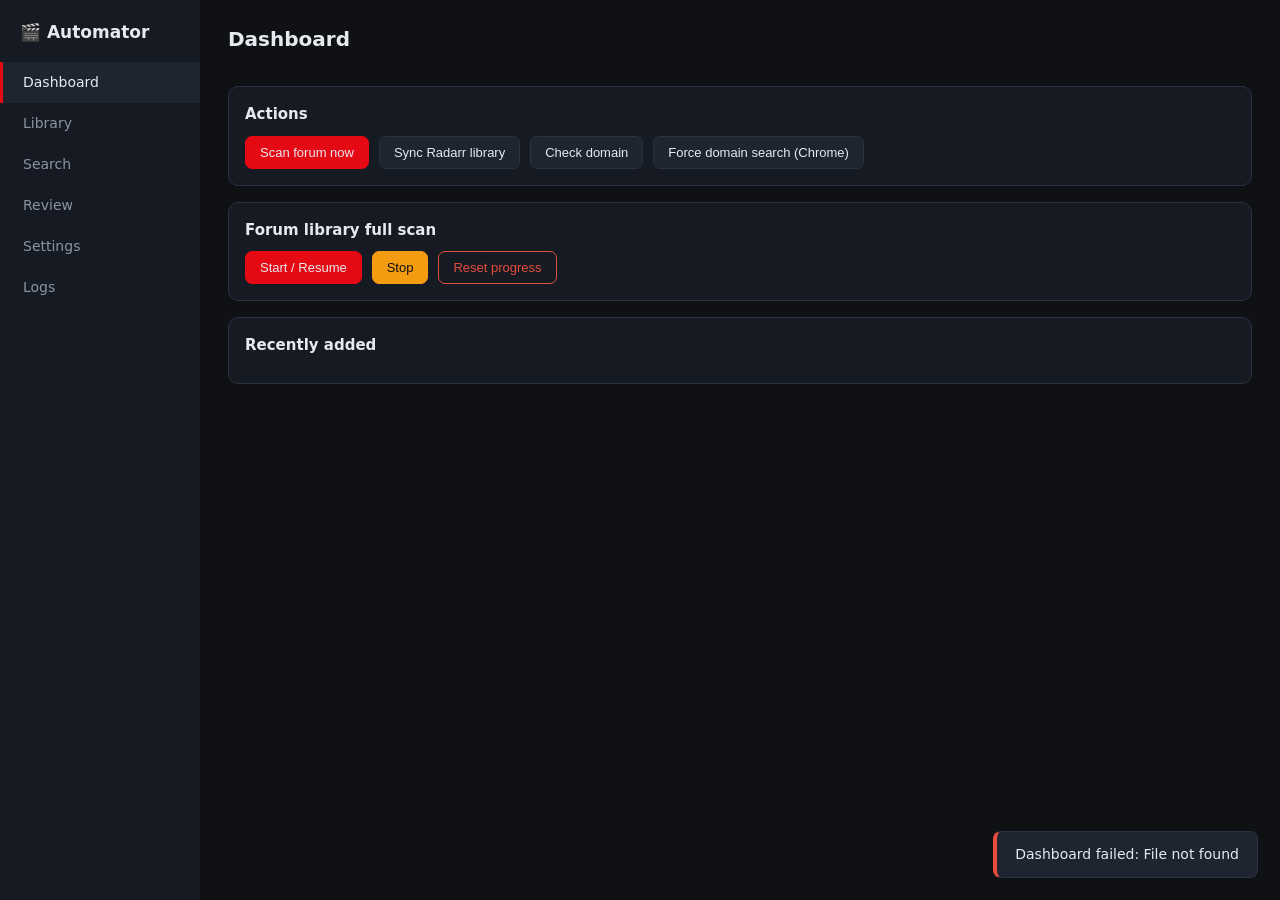
==== frontend/index.html @ 136330ba "Tamil movie scrapper 2" ====
<!DOCTYPE html>
<html lang="en">
<head>
<meta charset="UTF-8">
<meta name="viewport" content="width=device-width, initial-scale=1.0">
<title>Tamil Movie Automator</title>
<link rel="stylesheet" href="style.css">
</head>
<body>
<div class="layout">
  <nav class="sidebar">
    <h1>🎬 Automator</h1>
    <a href="#dashboard" class="nav-link" data-page="dashboard">Dashboard</a>
    <a href="#library" class="nav-link" data-page="library">Library</a>
    <a href="#search" class="nav-link" data-page="search">Search</a>
    <a href="#review" class="nav-link" data-page="review">Review <span id="review-badge" class="badge hidden"></span></a>
    <a href="#settings" class="nav-link" data-page="settings">Settings</a>
    <a href="#logs" class="nav-link" data-page="logs">Logs</a>
    <div class="sidebar-footer">
      <div id="domain-indicator" class="muted small"></div>
    </div>
  </nav>

  <main class="content">
    <!-- Dashboard -->
    <section id="page-dashboard" class="page">
      <h2>Dashboard</h2>
      <div id="stats-cards" class="cards"></div>
      <div class="panel">
        <h3>Actions</h3>
        <div class="row gap">
          <button id="btn-scan" class="btn primary">Scan forum now</button>
          <button id="btn-radarr-sync" class="btn">Sync Radarr library</button>
          <button id="btn-domain" class="btn">Check domain</button>
          <button id="btn-domain-force" class="btn">Force domain search (Chrome)</button>
        </div>
      </div>
      <div class="panel">
        <h3>Forum library full scan</h3>
        <div id="fullscan-status" class="muted"></div>
        <div class="row gap" style="margin-top:10px">
          <button id="btn-fullscan-start" class="btn primary">Start / Resume</button>
          <button id="btn-fullscan-stop" class="btn warn">Stop</button>
          <button id="btn-fullscan-reset" class="btn danger">Reset progress</button>
        </div>
      </div>
      <div class="panel">
        <h3>Recently added</h3>
        <div id="recent-movies" class="movie-grid small-grid"></div>
      </div>
    </section>

    <!-- Library -->
    <section id="page-library" class="page hidden">
      <h2>Library</h2>
      <div class="row gap wrap filters">
        <input id="lib-search" class="input" placeholder="Filter by title…">
        <select id="lib-status" class="input">
          <option value="">All statuses</option>
          <option value="sent">Downloaded</option>
          <option value="qualified">Qualified</option>
          <option value="rejected">Rejected</option>
          <option value="needs_review">Needs review</option>
          <option value="unmatched">Unmatched</option>
          <option value="library">Library (catalog)</option>
          <option value="in_radarr">In Radarr</option>
          <option value="failed">Failed</option>
        </select>
        <select id="lib-tamil" class="input">
          <option value="">All languages</option>
          <option value="true">Tamil originals only</option>
          <option value="false">Dubs / others</option>
        </select>
        <select id="lib-sort" class="input">
          <option value="created_desc">Newest first</option>
          <option value="rating_desc">Rating</option>
          <option value="year_desc">Year</option>
          <option value="title_asc">Title A-Z</option>
        </select>
      </div>
      <div id="lib-grid" class="movie-grid"></div>
      <div class="row center"><button id="lib-more" class="btn hidden">Load more</button></div>
    </section>

    <!-- Search -->
    <section id="page-search" class="page hidden">
      <h2>Forum search</h2>
      <div class="row gap">
        <input id="search-input" class="input grow" placeholder="Movie name…">
        <button id="search-btn" class="btn primary">Search</button>
      </div>
      <p class="muted small">Only results that actually contain torrents are shown.</p>
      <div id="search-results"></div>
    </section>

    <!-- Review -->
    <section id="page-review" class="page hidden">
      <h2>Review queue</h2>
      <p class="muted">Movies with ambiguous metadata matches. Pick the correct film, then download if wanted.</p>
      <div id="review-list"></div>
    </section>

    <!-- Settings -->
    <section id="page-settings" class="page hidden">
      <h2>Settings</h2>
      <div id="settings-form"></div>
      <div class="row gap" style="margin-top:16px">
        <button id="settings-save" class="btn primary">Save</button>
        <button id="test-radarr" class="btn">Test Radarr</button>
        <button id="test-qbit" class="btn">Test qBittorrent</button>
      </div>
      <div id="settings-msg" class="muted" style="margin-top:8px"></div>
    </section>

    <!-- Logs -->
    <section id="page-logs" class="page hidden">
      <h2>Logs</h2>
      <div class="row gap">
        <select id="log-level" class="input">
          <option value="">All levels</option>
          <option>INFO</option><option>WARNING</option><option>ERROR</option><option>DEBUG</option>
        </select>
        <button id="log-refresh" class="btn">Refresh</button>
      </div>
      <div id="log-list" class="log-list"></div>
    </section>
  </main>
</div>

<!-- Movie detail modal -->
<div id="modal" class="modal hidden">
  <div class="modal-box">
    <button class="modal-close" onclick="closeModal()">×</button>
    <div id="modal-content"></div>
  </div>
</div>

<div id="toast" class="toast hidden"></div>
<script src="app.js"></script>
</body>
</html>
---- frontend/style.css ----
:root {
  --bg: #0f1115; --bg2: #161a22; --bg3: #1e2430;
  --text: #e6e9ef; --muted: #8b93a5; --border: #2a3140;
  --accent: #e50914; --accent2: #f6b93b;
  --ok: #2ecc71; --warn: #f39c12; --err: #e74c3c; --info: #3498db;
}
* { box-sizing: border-box; margin: 0; padding: 0; }
body { background: var(--bg); color: var(--text); font: 14px/1.5 system-ui, sans-serif; }
.hidden { display: none !important; }
.muted { color: var(--muted); } .small { font-size: 12px; }
.row { display: flex; align-items: center; } .gap { gap: 10px; }
.wrap { flex-wrap: wrap; } .grow { flex: 1; } .center { justify-content: center; margin-top: 14px; }

.layout { display: flex; min-height: 100vh; }
.sidebar { width: 200px; background: var(--bg2); padding: 20px 0; position: sticky; top: 0; height: 100vh; display: flex; flex-direction: column; }
.sidebar h1 { font-size: 17px; padding: 0 20px 16px; }
.nav-link { display: block; padding: 10px 20px; color: var(--muted); text-decoration: none; border-left: 3px solid transparent; }
.nav-link:hover { color: var(--text); background: var(--bg3); }
.nav-link.active { color: var(--text); border-left-color: var(--accent); background: var(--bg3); }
.sidebar-footer { margin-top: auto; padding: 12px 20px; }
.badge { background: var(--accent); color: #fff; border-radius: 10px; padding: 1px 8px; font-size: 11px; }

.content { flex: 1; padding: 24px 28px; max-width: 1300px; }
h2 { margin-bottom: 16px; font-size: 20px; }
h3 { margin-bottom: 10px; font-size: 15px; }

.panel { background: var(--bg2); border: 1px solid var(--border); border-radius: 10px; padding: 16px; margin-bottom: 16px; }
.cards { display: grid; grid-template-columns: repeat(auto-fill, minmax(150px, 1fr)); gap: 12px; margin-bottom: 16px; }
.stat-card { background: var(--bg2); border: 1px solid var(--border); border-radius: 10px; padding: 14px; }
.stat-card .num { font-size: 26px; font-weight: 700; }
.stat-card .lbl { color: var(--muted); font-size: 12px; }

.btn { background: var(--bg3); color: var(--text); border: 1px solid var(--border); border-radius: 7px; padding: 8px 14px; cursor: pointer; font-size: 13px; }
.btn:hover { filter: brightness(1.25); }
.btn.primary { background: var(--accent); border-color: var(--accent); }
.btn.warn { background: var(--warn); border-color: var(--warn); color: #111; }
.btn.danger { background: transparent; border-color: var(--err); color: var(--err); }
.btn.sm { padding: 4px 10px; font-size: 12px; }
.btn:disabled { opacity: .5; cursor: default; }

.input { background: var(--bg3); color: var(--text); border: 1px solid var(--border); border-radius: 7px; padding: 8px 10px; font-size: 13px; }
.filters { margin-bottom: 16px; }
.filters .input { min-width: 150px; }
#lib-search { min-width: 220px; }

.movie-grid { display: grid; grid-template-columns: repeat(auto-fill, minmax(150px, 1fr)); gap: 14px; }
.small-grid { grid-template-columns: repeat(auto-fill, minmax(120px, 1fr)); }
.movie-card { background: var(--bg2); border: 1px solid var(--border); border-radius: 10px; overflow: hidden; cursor: pointer; transition: transform .1s; position: relative; }
.movie-card:hover { transform: translateY(-3px); }
.movie-card img, .poster-ph { width: 100%; aspect-ratio: 2/3; object-fit: cover; display: block; background: var(--bg3); }
.poster-ph { display: flex; align-items: center; justify-content: center; color: var(--muted); font-size: 34px; }
.movie-card .info { padding: 8px 10px; }
.movie-card .t { font-weight: 600; font-size: 13px; white-space: nowrap; overflow: hidden; text-overflow: ellipsis; }
.movie-card .meta { color: var(--muted); font-size: 11.5px; display: flex; justify-content: space-between; }
.status-pill { position: absolute; top: 8px; left: 8px; font-size: 10px; padding: 2px 8px; border-radius: 9px; font-weight: 700; text-transform: uppercase; }
.tamil-pill { position: absolute; top: 8px; right: 8px; background: var(--accent2); color: #111; font-size: 10px; padding: 2px 7px; border-radius: 9px; font-weight: 700; }
.st-sent { background: var(--ok); color: #04250f; }
.st-rejected { background: var(--err); color: #fff; }
.st-needs_review { background: var(--warn); color: #211600; }
.st-library, .st-unmatched { background: var(--bg3); color: var(--muted); border: 1px solid var(--border); }
.st-in_radarr { background: #1f6feb; color: #fff; }
.st-qualified, .st-matched, .st-discovered { background: var(--info); color: #fff; }
.st-failed { background: #6c2222; color: #fff; }
.rating { color: var(--accent2); font-weight: 700; }

.result-block { background: var(--bg2); border: 1px solid var(--border); border-radius: 10px; padding: 14px; margin: 12px 0; }
.torrent-row { display: flex; justify-content: space-between; align-items: center; gap: 10px; padding: 8px 10px; border-top: 1px solid var(--border); font-size: 13px; }
.torrent-row .name { flex: 1; color: var(--muted); word-break: break-all; }
.quality-tag { background: var(--bg3); border: 1px solid var(--border); padding: 2px 8px; border-radius: 6px; font-size: 11.5px; white-space: nowrap; }

.candidate { display: flex; gap: 10px; background: var(--bg3); border: 1px solid var(--border); border-radius: 8px; padding: 10px; margin: 8px 0; align-items: center; }
.candidate img { width: 46px; border-radius: 4px; }
.candidate .score { margin-left: auto; font-weight: 700; color: var(--accent2); white-space: nowrap; }

.modal { position: fixed; inset: 0; background: rgba(0,0,0,.65); display: flex; align-items: center; justify-content: center; z-index: 50; }
.modal-box { background: var(--bg2); border: 1px solid var(--border); border-radius: 12px; max-width: 720px; width: 92%; max-height: 88vh; overflow-y: auto; padding: 22px; position: relative; }
.modal-close { position: absolute; top: 10px; right: 14px; background: none; border: none; color: var(--muted); font-size: 26px; cursor: pointer; }
.detail-head { display: flex; gap: 16px; }
.detail-head img { width: 130px; border-radius: 8px; align-self: flex-start; }
.kv { margin: 3px 0; font-size: 13px; } .kv b { color: var(--muted); font-weight: 600; margin-right: 6px; }

.settings-group { margin-bottom: 18px; }
.settings-group h3 { border-bottom: 1px solid var(--border); padding-bottom: 6px; margin-bottom: 10px; }
.setting-row { display: flex; align-items: center; margin: 6px 0; gap: 12px; }
.setting-row label { width: 260px; color: var(--muted); font-size: 13px; }
.setting-row input, .setting-row select { flex: 1; max-width: 420px; }

.log-list { margin-top: 12px; font-family: ui-monospace, monospace; font-size: 12px; }
.log-row { padding: 6px 10px; border-bottom: 1px solid var(--border); display: flex; gap: 10px; }
.log-row .lv { width: 70px; font-weight: 700; flex-shrink: 0; }
.lv-ERROR { color: var(--err); } .lv-WARNING { color: var(--warn); }
.lv-INFO { color: var(--info); } .lv-DEBUG { color: var(--muted); }
.log-row .ts { color: var(--muted); width: 150px; flex-shrink: 0; }
.log-row .ctx { color: var(--muted); }

.toast { position: fixed; bottom: 22px; right: 22px; background: var(--bg3); border: 1px solid var(--border); border-left: 4px solid var(--ok); padding: 12px 18px; border-radius: 8px; z-index: 100; max-width: 380px; }
.toast.err { border-left-color: var(--err); }
.spinner { display: inline-block; width: 14px; height: 14px; border: 2px solid var(--muted); border-top-color: transparent; border-radius: 50%; animation: spin .8s linear infinite; vertical-align: -2px; margin-right: 6px; }
@keyframes spin { to { transform: rotate(360deg); } }

@media (max-width: 760px) {
  .layout { flex-direction: column; }
  .sidebar { width: 100%; height: auto; position: static; display: block; }
  .setting-row { flex-direction: column; align-items: flex-start; }
}
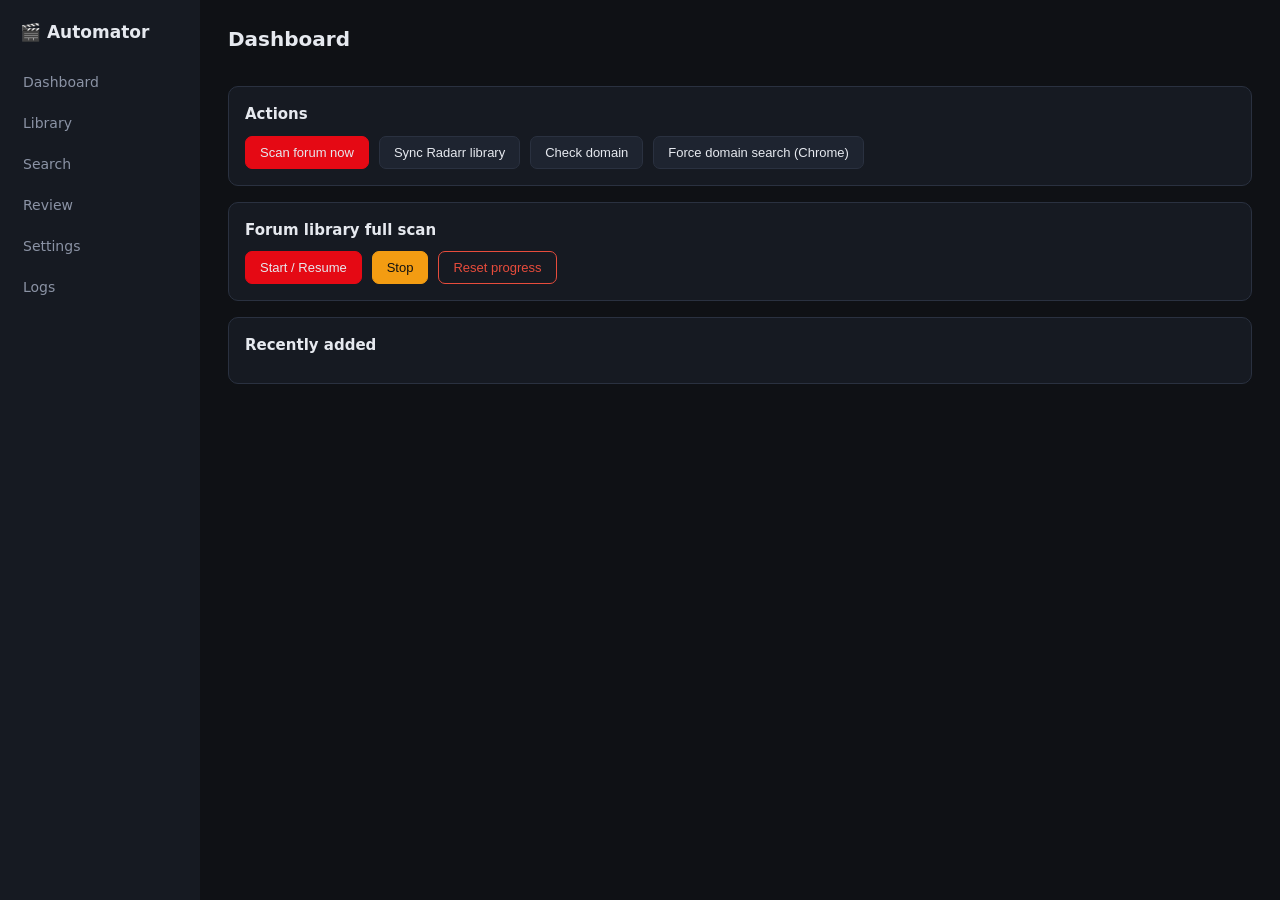
==== commit 18dd270d: "Fix qBittorrent 204 login, rename containers/port, plus pipeline updates" ====
--- a/frontend/index.html
+++ b/frontend/index.html
@@ -131,11 +131,4 @@
 <div id="modal" class="modal hidden">
   <div class="modal-box">
     <button class="modal-close" onclick="closeModal()">×</button>
-    <div id="modal-content"></div>
-  </div>
-</div>
-
-<div id="toast" class="toast hidden"></div>
-<script src="app.js"></script>
-</body>
-</html>
+    <div
--- a/frontend/style.css
+++ b/frontend/style.css
@@ -101,5 +101,4 @@
 @media (max-width: 760px) {
   .layout { flex-direction: column; }
   .sidebar { width: 100%; height: auto; position: static; display: block; }
-  .setting-row { flex-direction: column; align-items: flex-start; }
-}
+  .setting-row { f
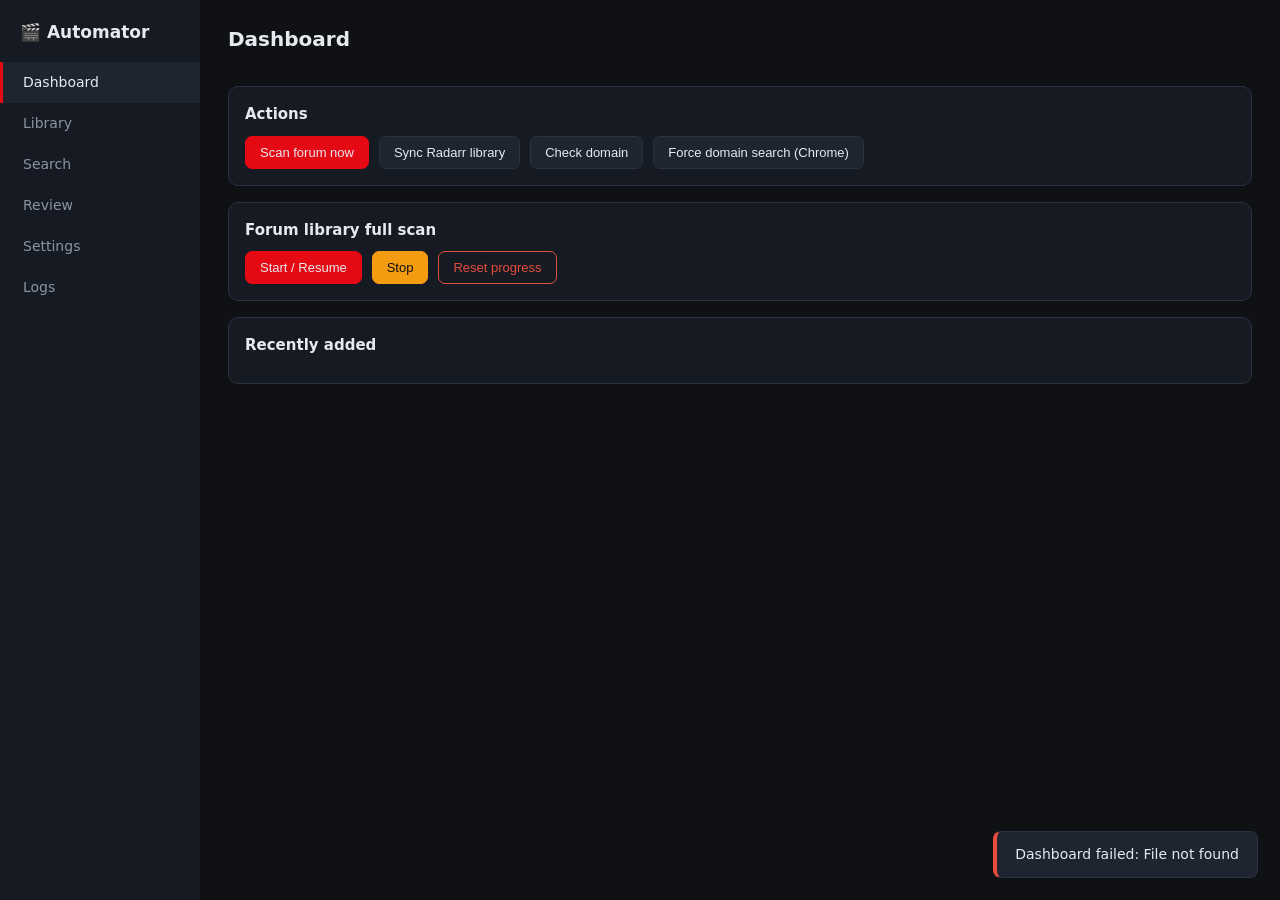
==== commit 38156db4: "fixed qbittorrent configuration" ====
--- a/frontend/index.html
+++ b/frontend/index.html
@@ -131,4 +131,11 @@
 <div id="modal" class="modal hidden">
   <div class="modal-box">
     <button class="modal-close" onclick="closeModal()">×</button>
-    <div+    <div id="modal-content"></div>
+  </div>
+</div>
+
+<div id="toast" class="toast hidden"></div>
+<script src="app.js"></script>
+</body>
+</html>
--- a/frontend/style.css
+++ b/frontend/style.css
@@ -101,4 +101,5 @@
 @media (max-width: 760px) {
   .layout { flex-direction: column; }
   .sidebar { width: 100%; height: auto; position: static; display: block; }
-  .setting-row { f+  .setting-row { flex-direction: column; align-items: flex-start; }
+}
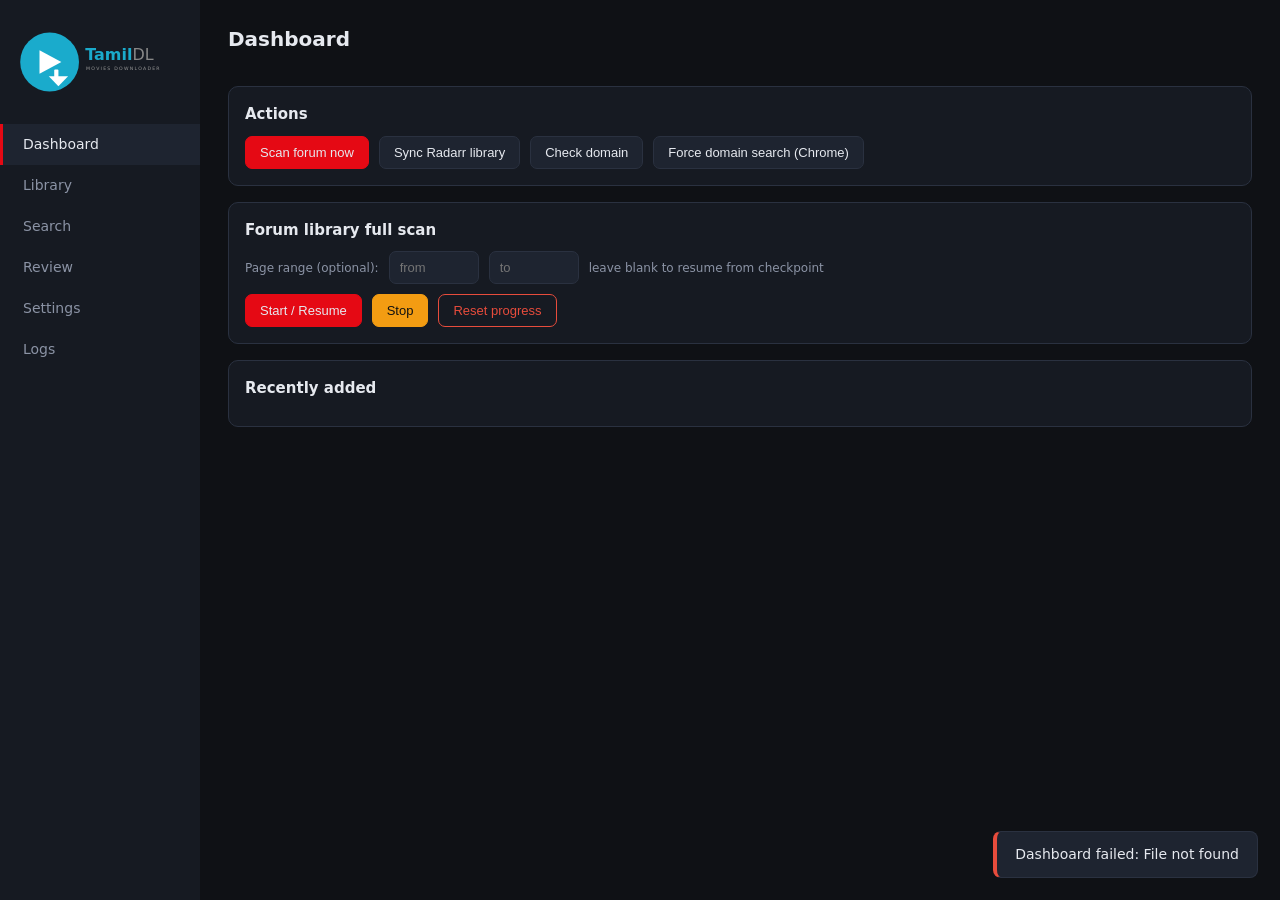
==== commit 9b6d14a5: "Fixed bugs and added logo, posters on radarr-synced movies and New search API" ====
--- a/frontend/index.html
+++ b/frontend/index.html
@@ -3,13 +3,22 @@
 <head>
 <meta charset="UTF-8">
 <meta name="viewport" content="width=device-width, initial-scale=1.0">
-<title>Tamil Movie Automator</title>
+<title>TamilDL — Movies Downloader</title>
 <link rel="stylesheet" href="style.css">
 </head>
 <body>
 <div class="layout">
   <nav class="sidebar">
-    <h1>🎬 Automator</h1>
+    <a href="#dashboard" class="logo" aria-label="TamilDL Movies Downloader">
+      <svg width="180" height="90" viewBox="0 0 400 200" xmlns="http://www.w3.org/2000/svg">
+        <circle cx="80" cy="100" r="70" fill="#1AABCC"/>
+        <polygon points="56,72 108,100 56,128" fill="white"/>
+        <rect x="91" y="118" width="10" height="22" fill="white" rx="2"/>
+        <polygon points="78,134 101,158 124,134" fill="white"/>
+        <text x="165" y="95" font-family="system-ui, sans-serif" font-size="38" font-weight="600" fill="#1AABCC">Tamil<tspan font-weight="400" fill="#888">DL</tspan></text>
+        <text x="167" y="118" font-family="system-ui, sans-serif" font-size="11" font-weight="400" fill="#999" letter-spacing="3">MOVIES DOWNLOADER</text>
+      </svg>
+    </a>
     <a href="#dashboard" class="nav-link" data-page="dashboard">Dashboard</a>
     <a href="#library" class="nav-link" data-page="library">Library</a>
     <a href="#search" class="nav-link" data-page="search">Search</a>
@@ -38,6 +47,12 @@
       <div class="panel">
         <h3>Forum library full scan</h3>
         <div id="fullscan-status" class="muted"></div>
+        <div class="row gap wrap" style="margin-top:10px">
+          <label class="muted small">Page range (optional):</label>
+          <input id="fullscan-start" class="input" type="number" min="1" placeholder="from" style="width:90px">
+          <input id="fullscan-end" class="input" type="number" min="1" placeholder="to" style="width:90px">
+          <span class="muted small">leave blank to resume from checkpoint</span>
+        </div>
         <div class="row gap" style="margin-top:10px">
           <button id="btn-fullscan-start" class="btn primary">Start / Resume</button>
           <button id="btn-fullscan-stop" class="btn warn">Stop</button>
@@ -89,14 +104,25 @@
         <input id="search-input" class="input grow" placeholder="Movie name…">
         <button id="search-btn" class="btn primary">Search</button>
       </div>
-      <p class="muted small">Only results that actually contain torrents are shown.</p>
+      <label class="row gap small muted" style="margin-top:8px;cursor:pointer">
+        <input type="checkbox" id="search-old"> Use old search (slower fallback — pre-checks torrents)
+      </label>
+      <p class="muted small" id="search-hint">Fast search API — moderator (priority) releases shown first.</p>
       <div id="search-results"></div>
+      <div class="row center"><button id="search-more" class="btn hidden">Load more</button></div>
     </section>
 
     <!-- Review -->
     <section id="page-review" class="page hidden">
       <h2>Review queue</h2>
       <p class="muted">Movies with ambiguous metadata matches. Pick the correct film, then download if wanted.</p>
+      <div class="row gap wrap filters">
+        <select id="review-tamil" class="input">
+          <option value="">All languages</option>
+          <option value="true">Tamil originals only</option>
+          <option value="false">Tamil dubs / others</option>
+        </select>
+      </div>
       <div id="review-list"></div>
     </section>
 
@@ -110,6 +136,11 @@
         <button id="test-qbit" class="btn">Test qBittorrent</button>
       </div>
       <div id="settings-msg" class="muted" style="margin-top:8px"></div>
+      <div class="panel" style="margin-top:20px;border-color:var(--err)">
+        <h3>Danger zone</h3>
+        <p class="muted small">Delete all movies, torrents, logs, metadata cache and scan progress. Your settings are kept.</p>
+        <button id="btn-reset-all" class="btn danger" style="margin-top:8px">Reset all data</button>
+      </div>
     </section>
 
     <!-- Logs -->
--- a/frontend/style.css
+++ b/frontend/style.css
@@ -14,6 +14,8 @@
 .layout { display: flex; min-height: 100vh; }
 .sidebar { width: 200px; background: var(--bg2); padding: 20px 0; position: sticky; top: 0; height: 100vh; display: flex; flex-direction: column; }
 .sidebar h1 { font-size: 17px; padding: 0 20px 16px; }
+.sidebar .logo { display: block; padding: 0 16px 14px; }
+.sidebar .logo svg { width: 100%; height: auto; }
 .nav-link { display: block; padding: 10px 20px; color: var(--muted); text-decoration: none; border-left: 3px solid transparent; }
 .nav-link:hover { color: var(--text); background: var(--bg3); }
 .nav-link.active { color: var(--text); border-left-color: var(--accent); background: var(--bg3); }
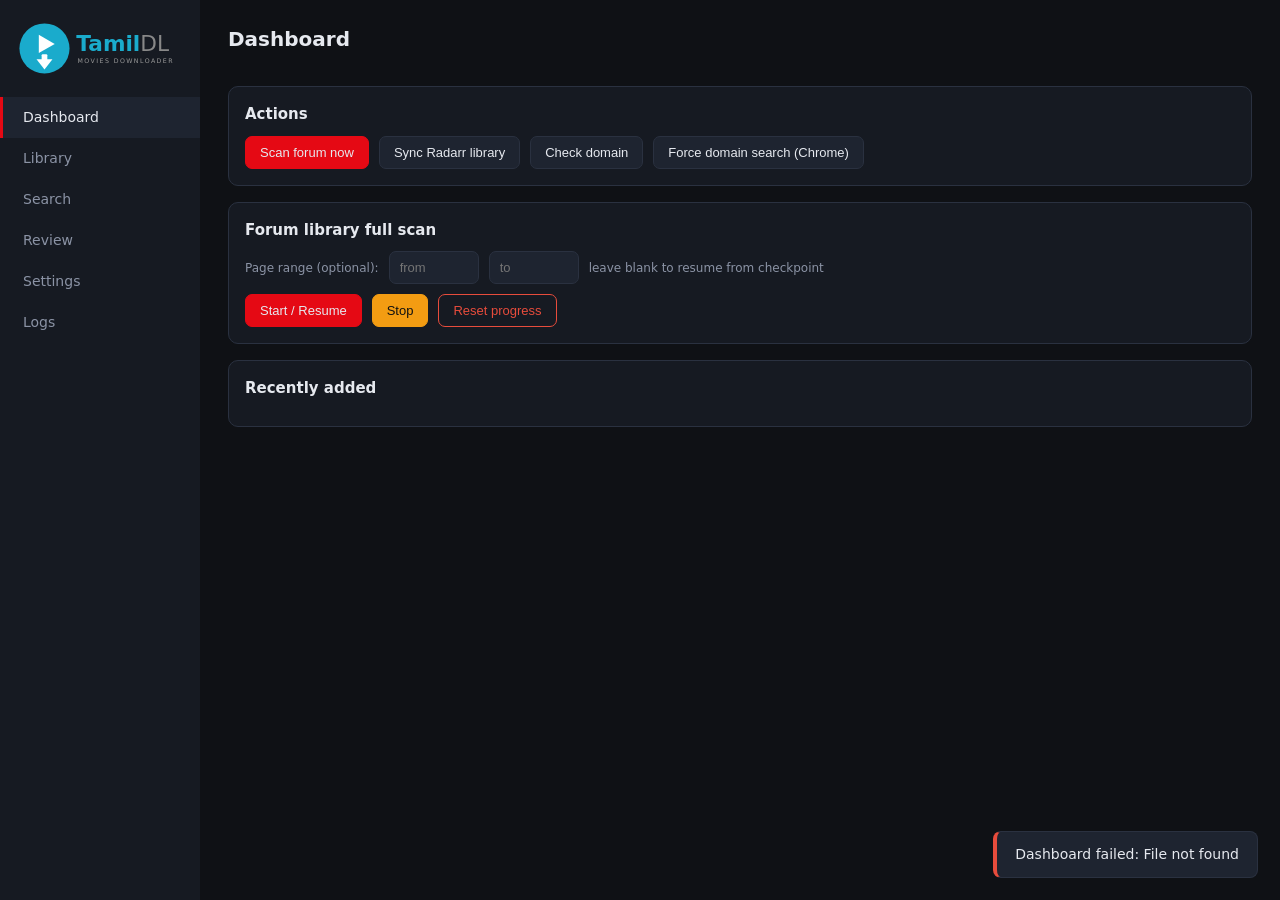
==== commit ad3a0ba9: "Fixed qbittorrent HTTP 409 bug" ====
--- a/frontend/index.html
+++ b/frontend/index.html
@@ -4,19 +4,21 @@
 <meta charset="UTF-8">
 <meta name="viewport" content="width=device-width, initial-scale=1.0">
 <title>TamilDL — Movies Downloader</title>
-<link rel="stylesheet" href="style.css">
+<link rel="stylesheet" href="style.css?v=3">
 </head>
 <body>
 <div class="layout">
   <nav class="sidebar">
     <a href="#dashboard" class="logo" aria-label="TamilDL Movies Downloader">
-      <svg width="180" height="90" viewBox="0 0 400 200" xmlns="http://www.w3.org/2000/svg">
-        <circle cx="80" cy="100" r="70" fill="#1AABCC"/>
-        <polygon points="56,72 108,100 56,128" fill="white"/>
-        <rect x="91" y="118" width="10" height="22" fill="white" rx="2"/>
-        <polygon points="78,134 101,158 124,134" fill="white"/>
-        <text x="165" y="95" font-family="system-ui, sans-serif" font-size="38" font-weight="600" fill="#1AABCC">Tamil<tspan font-weight="400" fill="#888">DL</tspan></text>
-        <text x="167" y="118" font-family="system-ui, sans-serif" font-size="11" font-weight="400" fill="#999" letter-spacing="3">MOVIES DOWNLOADER</text>
+      <svg viewBox="0 0 295 100" xmlns="http://www.w3.org/2000/svg">
+        <!-- icon: play triangle + download arrow, both centered on x=50 -->
+        <circle cx="50" cy="50" r="44" fill="#1AABCC"/>
+        <polygon points="40,26 68,42 40,58" fill="white"/>
+        <rect x="45" y="60" width="10" height="13" rx="2" fill="white"/>
+        <polygon points="36,69 64,69 50,87" fill="white"/>
+        <!-- wordmark -->
+        <text x="106" y="54" font-family="system-ui, sans-serif" font-size="38" font-weight="600" fill="#1AABCC">Tamil<tspan font-weight="400" fill="#888">DL</tspan></text>
+        <text x="108" y="76" font-family="system-ui, sans-serif" font-size="11" font-weight="400" fill="#999" letter-spacing="2.5">MOVIES DOWNLOADER</text>
       </svg>
     </a>
     <a href="#dashboard" class="nav-link" data-page="dashboard">Dashboard</a>
@@ -167,6 +169,6 @@
 </div>
 
 <div id="toast" class="toast hidden"></div>
-<script src="app.js"></script>
+<script src="app.js?v=3"></script>
 </body>
 </html>
